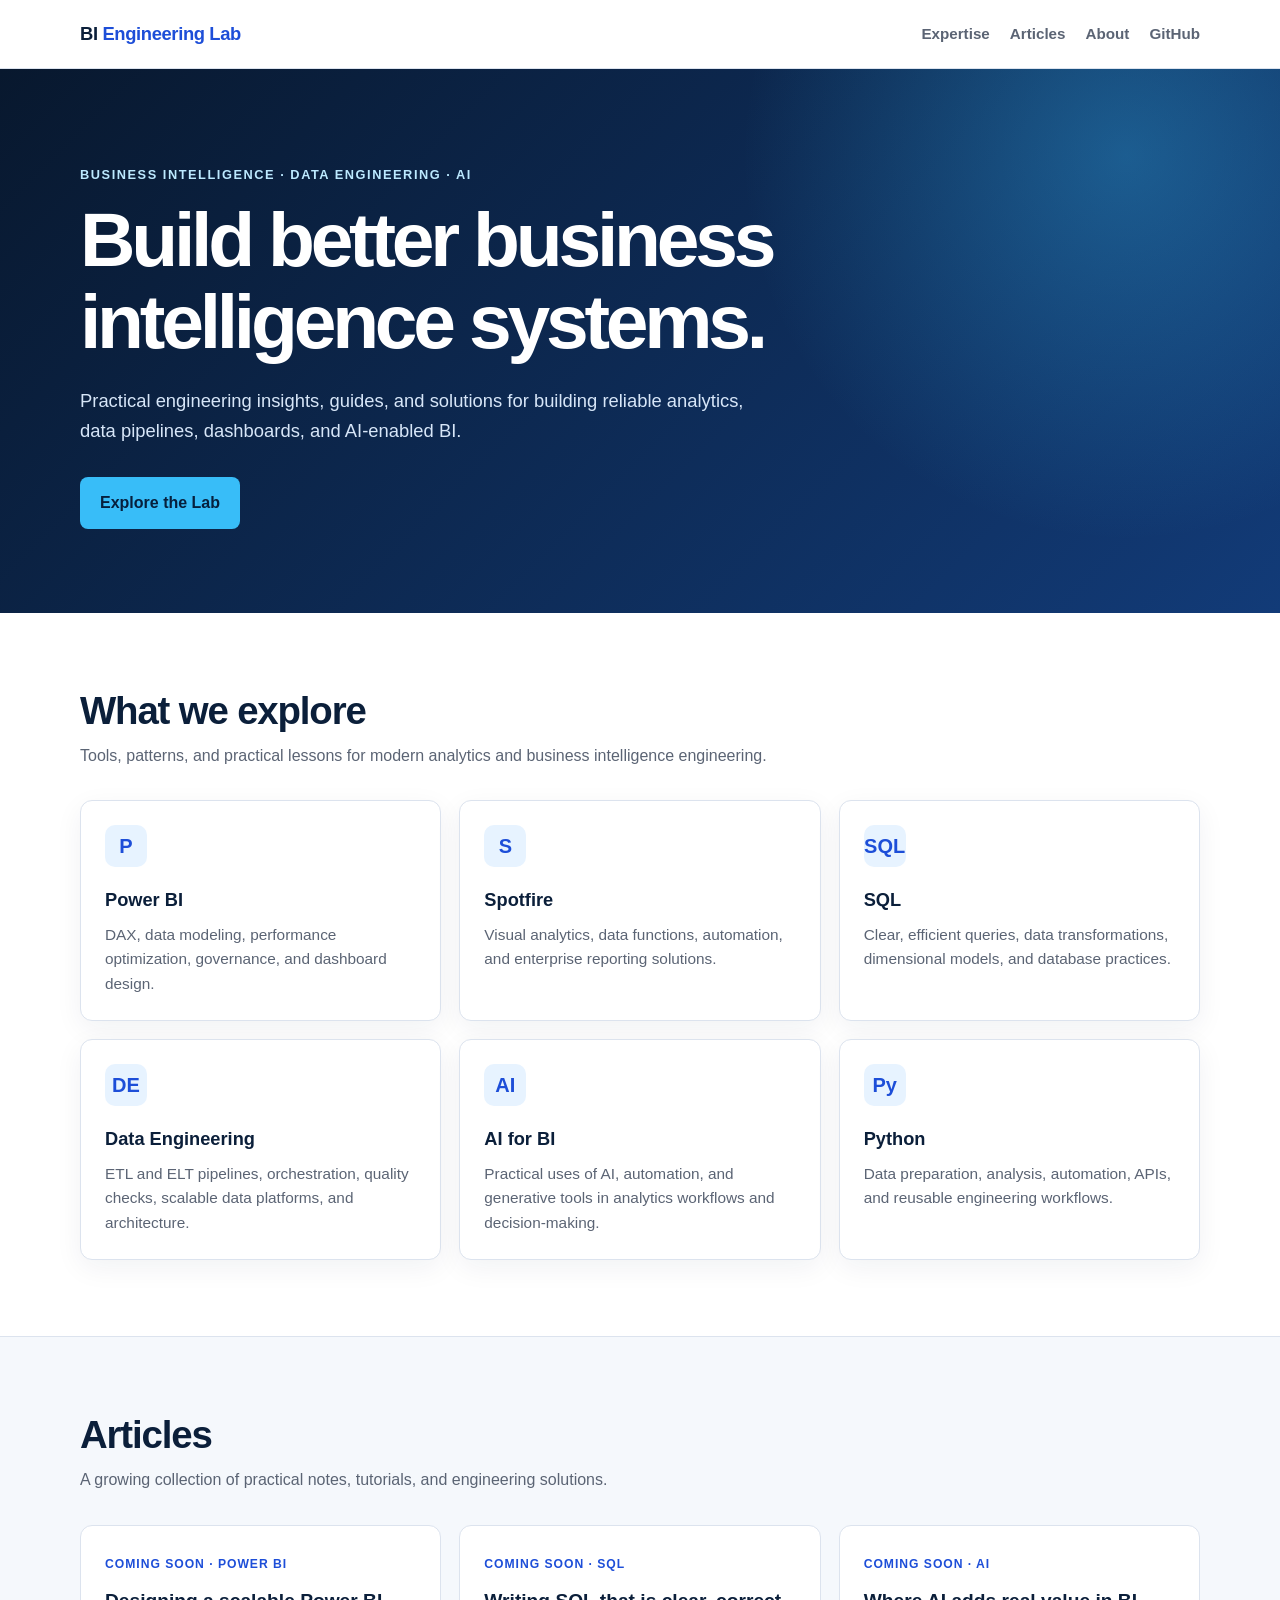
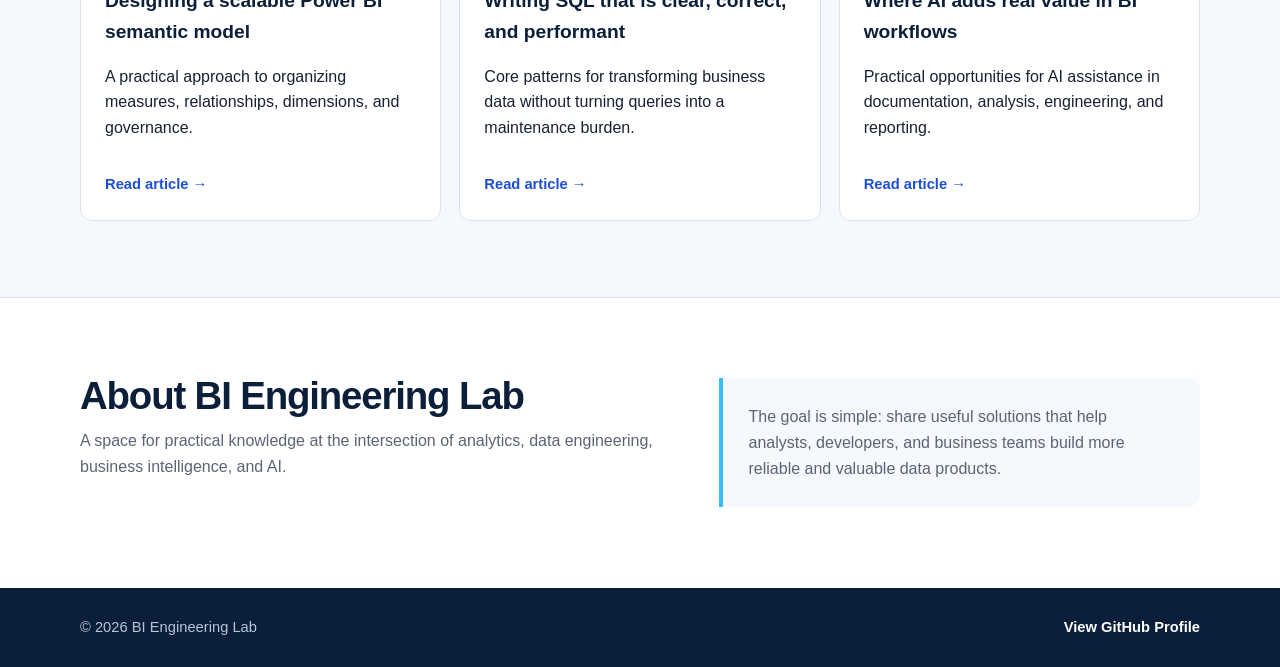
==== index.html @ 584d21db "Create index.html" ====
<!DOCTYPE html>
<html lang="en">
<head>
  <meta charset="UTF-8">
  <meta name="viewport" content="width=device-width, initial-scale=1.0">
  <meta name="description" content="BI Engineering Lab — practical guides, solutions, and insights on Power BI, Spotfire, SQL, Python, ETL, and AI.">
  <title>BI Engineering Lab</title>

  <style>
    :root {
      --navy: #0b1f3a;
      --blue: #1d4ed8;
      --sky: #38bdf8;
      --ink: #182033;
      --muted: #5b6474;
      --line: #dce3ee;
      --soft: #f5f8fc;
      --white: #ffffff;
    }

    * {
      box-sizing: border-box;
    }

    html {
      scroll-behavior: smooth;
    }

    body {
      margin: 0;
      font-family: Arial, Helvetica, sans-serif;
      color: var(--ink);
      background: var(--white);
      line-height: 1.6;
    }

    a {
      color: inherit;
      text-decoration: none;
    }

    .container {
      width: min(1120px, calc(100% - 40px));
      margin: 0 auto;
    }

    .nav {
      position: sticky;
      top: 0;
      z-index: 10;
      background: rgba(255, 255, 255, 0.96);
      border-bottom: 1px solid var(--line);
      backdrop-filter: blur(10px);
    }

    .nav-inner {
      min-height: 68px;
      display: flex;
      justify-content: space-between;
      align-items: center;
      gap: 24px;
    }

    .brand {
      color: var(--navy);
      font-size: 1.15rem;
      font-weight: 800;
      letter-spacing: -0.02em;
    }

    .brand span {
      color: var(--blue);
    }

    .nav-links {
      display: flex;
      align-items: center;
      gap: 20px;
      color: var(--muted);
      font-size: 0.95rem;
      font-weight: 600;
    }

    .nav-links a:hover {
      color: var(--blue);
    }

    .hero {
      color: var(--white);
      background:
        radial-gradient(circle at 88% 16%, rgba(56, 189, 248, 0.32), transparent 24rem),
        linear-gradient(135deg, #08182e, #123b78);
      padding: 92px 0 84px;
    }

    .eyebrow {
      display: inline-block;
      margin-bottom: 14px;
      color: #bce9ff;
      font-size: 0.8rem;
      font-weight: 800;
      letter-spacing: 0.12em;
      text-transform: uppercase;
    }

    h1 {
      max-width: 780px;
      margin: 0;
      font-size: clamp(2.4rem, 6vw, 4.8rem);
      line-height: 1.06;
      letter-spacing: -0.055em;
    }

    .hero p {
      max-width: 700px;
      margin: 24px 0 32px;
      color: #d7e6f8;
      font-size: 1.15rem;
    }

    .button {
      display: inline-block;
      padding: 13px 20px;
      border-radius: 8px;
      background: var(--sky);
      color: #06203d;
      font-weight: 800;
      transition: transform 0.2s ease, background 0.2s ease;
    }

    .button:hover {
      background: #7dd3fc;
      transform: translateY(-2px);
    }

    section {
      padding: 76px 0;
    }

    .section-heading {
      max-width: 720px;
      margin-bottom: 32px;
    }

    h2 {
      margin: 0 0 10px;
      color: var(--navy);
      font-size: clamp(1.8rem, 3vw, 2.5rem);
      line-height: 1.15;
      letter-spacing: -0.03em;
    }

    .section-heading p {
      margin: 0;
      color: var(--muted);
    }

    .grid {
      display: grid;
      grid-template-columns: repeat(3, 1fr);
      gap: 18px;
    }

    .card {
      min-height: 190px;
      padding: 24px;
      border: 1px solid var(--line);
      border-radius: 12px;
      background: var(--white);
      box-shadow: 0 8px 28px rgba(15, 35, 68, 0.06);
    }

    .icon {
      display: grid;
      width: 42px;
      height: 42px;
      margin-bottom: 18px;
      place-items: center;
      border-radius: 10px;
      background: #e7f3ff;
      color: var(--blue);
      font-size: 1.25rem;
      font-weight: 800;
    }

    h3 {
      margin: 0 0 8px;
      color: var(--navy);
      font-size: 1.14rem;
    }

    .card p {
      margin: 0;
      color: var(--muted);
      font-size: 0.96rem;
    }

    .articles {
      background: var(--soft);
      border-top: 1px solid var(--line);
      border-bottom: 1px solid var(--line);
    }

    .article-card {
      padding: 24px;
      border: 1px solid var(--line);
      border-radius: 12px;
      background: var(--white);
    }

    .tag {
      display: inline-block;
      margin-bottom: 12px;
      color: var(--blue);
      font-size: 0.76rem;
      font-weight: 800;
      letter-spacing: 0.08em;
      text-transform: uppercase;
    }

    .article-card h3 {
      font-size: 1.2rem;
    }

    .article-card a {
      display: inline-block;
      margin-top: 16px;
      color: var(--blue);
      font-size: 0.92rem;
      font-weight: 800;
    }

    .about {
      display: grid;
      grid-template-columns: 1.1fr 0.9fr;
      gap: 50px;
      align-items: center;
    }

    .about-box {
      padding: 26px;
      border-left: 4px solid var(--sky);
      border-radius: 0 12px 12px 0;
      background: var(--soft);
      color: var(--muted);
    }

    footer {
      padding: 28px 0;
      color: #b8c4d5;
      background: var(--navy);
      font-size: 0.92rem;
    }

    .footer-inner {
      display: flex;
      justify-content: space-between;
      gap: 16px;
      align-items: center;
    }

    footer a {
      color: var(--white);
      font-weight: 700;
    }

    @media (max-width: 800px) {
      .nav-links {
        display: none;
      }

      .grid {
        grid-template-columns: 1fr 1fr;
      }

      .about {
        grid-template-columns: 1fr;
        gap: 28px;
      }
    }

    @media (max-width: 520px) {
      .container {
        width: min(100% - 32px, 1120px);
      }

      .hero {
        padding: 70px 0 64px;
      }

      section {
        padding: 58px 0;
      }

      .grid {
        grid-template-columns: 1fr;
      }

      .footer-inner {
        align-items: flex-start;
        flex-direction: column;
      }
    }
  </style>
</head>

<body>
  <header class="nav">
    <div class="container nav-inner">
      <a class="brand" href="#home">BI <span>Engineering Lab</span></a>

      <nav class="nav-links" aria-label="Main navigation">
        <a href="#expertise">Expertise</a>
        <a href="#articles">Articles</a>
        <a href="#about">About</a>
        <a href="https://github.com/BIEngineeringLab">GitHub</a>
      </nav>
    </div>
  </header>

  <main>
    <section class="hero" id="home">
      <div class="container">
        <div class="eyebrow">Business Intelligence · Data Engineering · AI</div>
        <h1>Build better business intelligence systems.</h1>
        <p>
          Practical engineering insights, guides, and solutions for building
          reliable analytics, data pipelines, dashboards, and AI-enabled BI.
        </p>
        <a class="button" href="#expertise">Explore the Lab</a>
      </div>
    </section>

    <section id="expertise">
      <div class="container">
        <div class="section-heading">
          <h2>What we explore</h2>
          <p>
            Tools, patterns, and practical lessons for modern analytics and
            business intelligence engineering.
          </p>
        </div>

        <div class="grid">
          <article class="card">
            <div class="icon">P</div>
            <h3>Power BI</h3>
            <p>DAX, data modeling, performance optimization, governance, and dashboard design.</p>
          </article>

          <article class="card">
            <div class="icon">S</div>
            <h3>Spotfire</h3>
            <p>Visual analytics, data functions, automation, and enterprise reporting solutions.</p>
          </article>

          <article class="card">
            <div class="icon">SQL</div>
            <h3>SQL</h3>
            <p>Clear, efficient queries, data transformations, dimensional models, and database practices.</p>
          </article>

          <article class="card">
            <div class="icon">DE</div>
            <h3>Data Engineering</h3>
            <p>ETL and ELT pipelines, orchestration, quality checks, scalable data platforms, and architecture.</p>
          </article>

          <article class="card">
            <div class="icon">AI</div>
            <h3>AI for BI</h3>
            <p>Practical uses of AI, automation, and generative tools in analytics workflows and decision-making.</p>
          </article>

          <article class="card">
            <div class="icon">Py</div>
            <h3>Python</h3>
            <p>Data preparation, analysis, automation, APIs, and reusable engineering workflows.</p>
          </article>
        </div>
      </div>
    </section>

    <section class="articles" id="articles">
      <div class="container">
        <div class="section-heading">
          <h2>Articles</h2>
          <p>
            A growing collection of practical notes, tutorials, and engineering solutions.
          </p>
        </div>

        <div class="grid">
          <article class="article-card">
            <div class="tag">Coming soon · Power BI</div>
            <h3>Designing a scalable Power BI semantic model</h3>
            <p>A practical approach to organizing measures, relationships, dimensions, and governance.</p>
            <a href="#articles">Read article →</a>
          </article>

          <article class="article-card">
            <div class="tag">Coming soon · SQL</div>
            <h3>Writing SQL that is clear, correct, and performant</h3>
            <p>Core patterns for transforming business data without turning queries into a maintenance burden.</p>
            <a href="#articles">Read article →</a>
          </article>

          <article class="article-card">
            <div class="tag">Coming soon · AI</div>
            <h3>Where AI adds real value in BI workflows</h3>
            <p>Practical opportunities for AI assistance in documentation, analysis, engineering, and reporting.</p>
            <a href="#articles">Read article →</a>
          </article>
        </div>
      </div>
    </section>

    <section id="about">
      <div class="container about">
        <div>
          <div class="section-heading">
            <h2>About BI Engineering Lab</h2>
            <p>
              A space for practical knowledge at the intersection of analytics,
              data engineering, business intelligence, and AI.
            </p>
          </div>
        </div>

        <div class="about-box">
          The goal is simple: share useful solutions that help analysts,
          developers, and business teams build more reliable and valuable data products.
        </div>
      </div>
    </section>
  </main>

  <footer>
    <div class="container footer-inner">
      <div>© 2026 BI Engineering Lab</div>
      <a href="https://github.com/BIEngineeringLab">View GitHub Profile</a>
    </div>
  </footer>
</body>
</html>
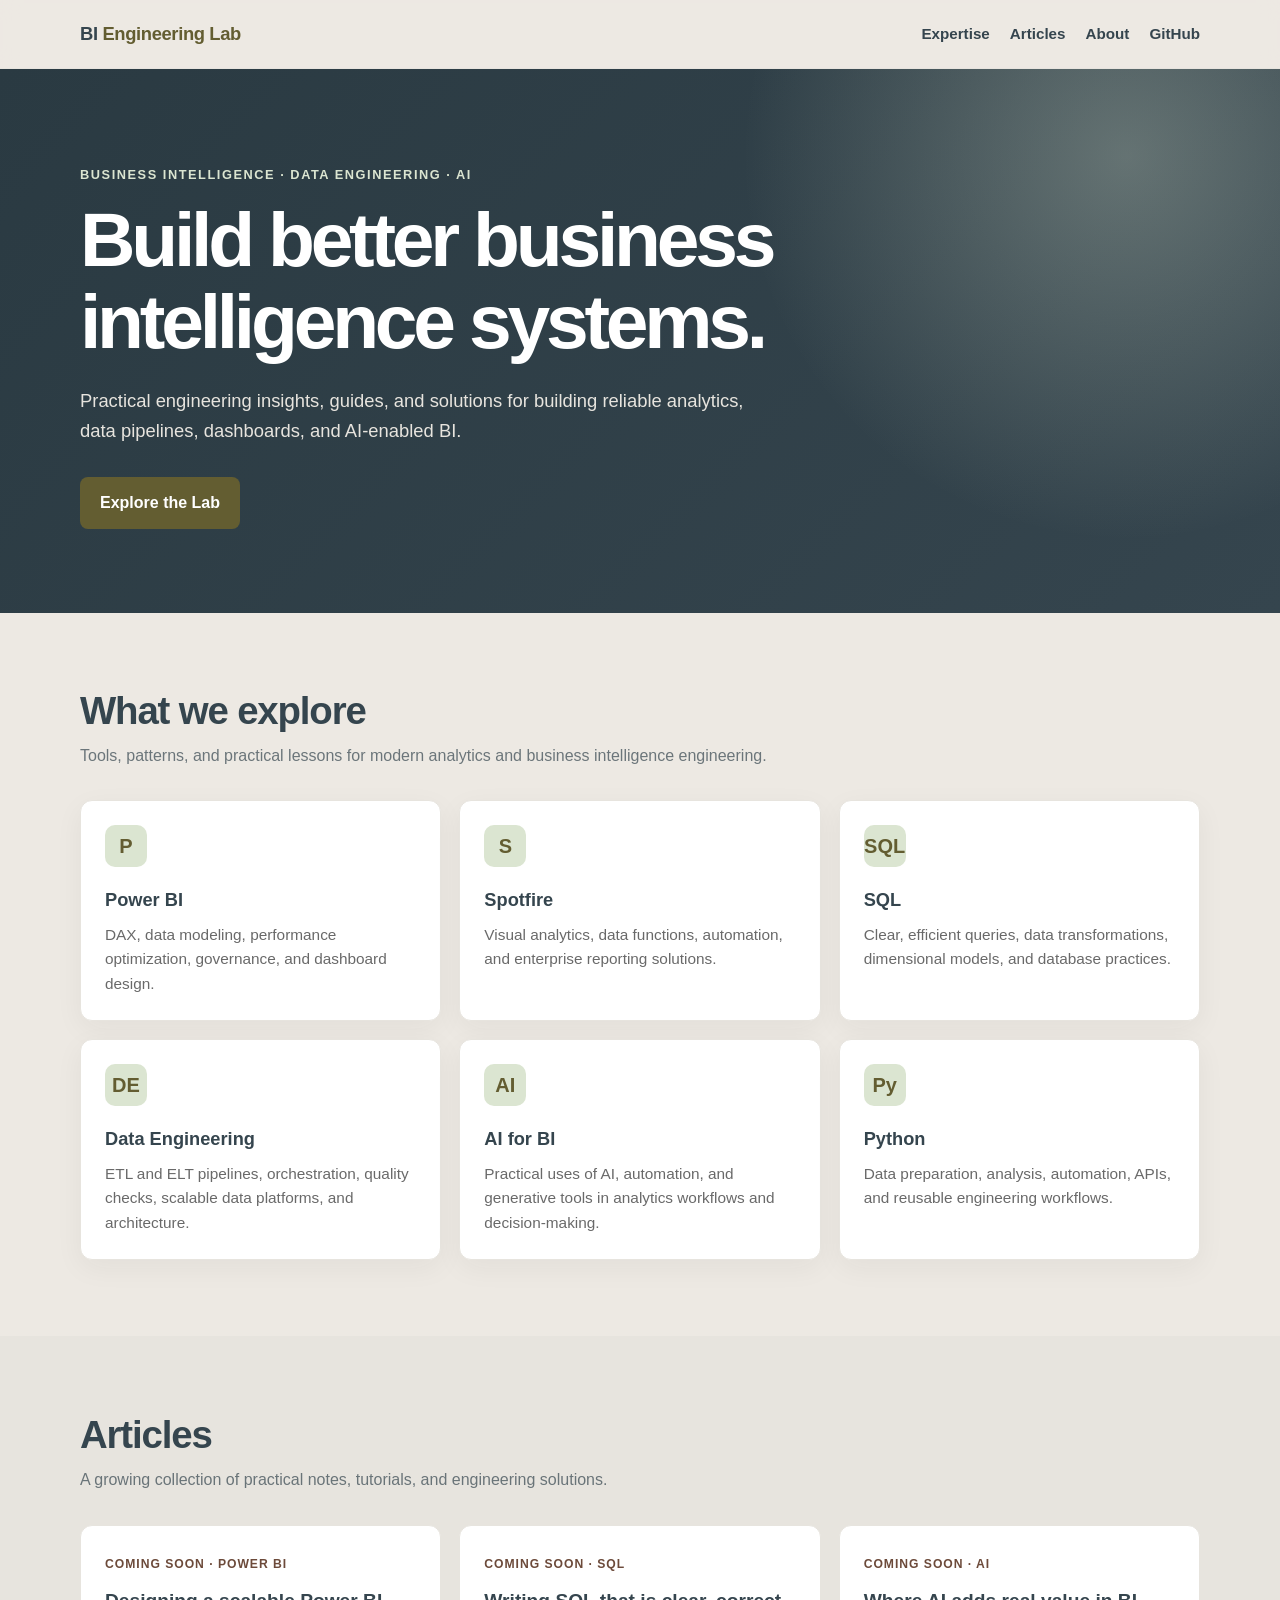
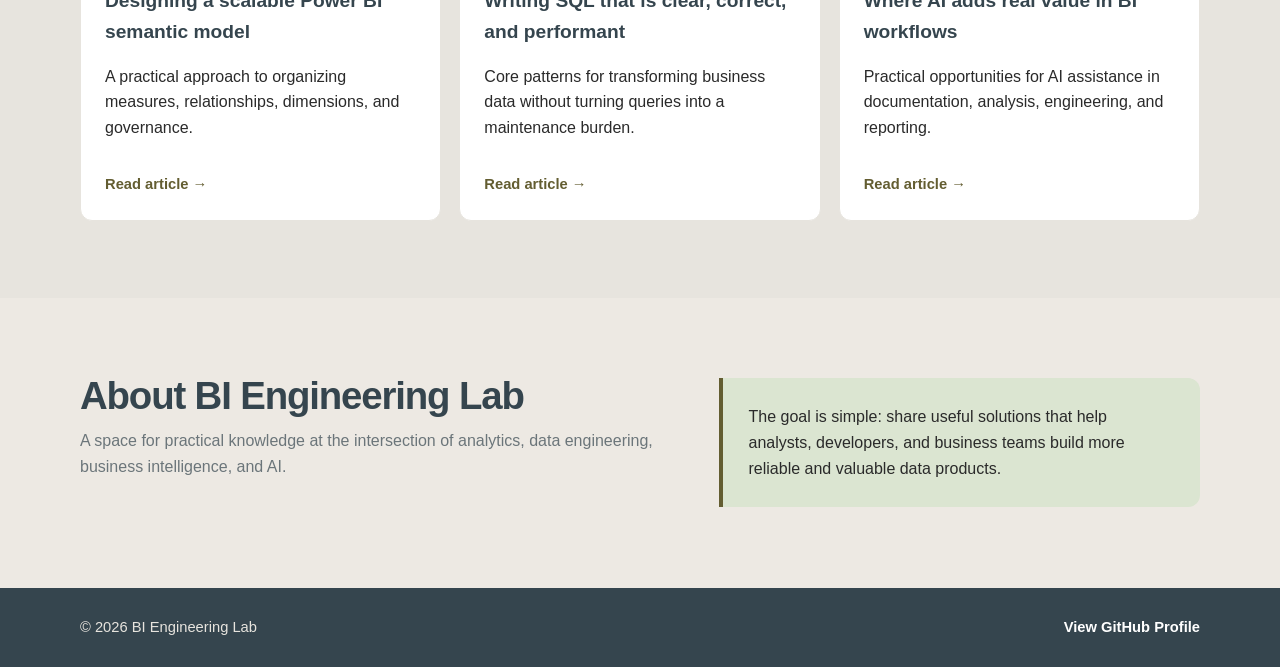
==== commit cacb25f5: "Update index.html Colors change for Website" ====
--- a/index.html
+++ b/index.html
@@ -8,13 +8,13 @@
 
   <style>
     :root {
-      --navy: #0b1f3a;
-      --blue: #1d4ed8;
-      --sky: #38bdf8;
-      --ink: #182033;
-      --muted: #5b6474;
-      --line: #dce3ee;
-      --soft: #f5f8fc;
+      --snowbound: #EDE9E3;
+      --drift-of-mist: #E7E4DE;
+      --gale-force: #35454E;
+      --tricorn-black: #2A2A2A;
+      --honeydew: #DBE5D1;
+      --palm-leaf: #635D31;
+      --antiquarian-brown: #6C4A3A;
       --white: #ffffff;
     }
 
@@ -29,8 +29,8 @@
     body {
       margin: 0;
       font-family: Arial, Helvetica, sans-serif;
-      color: var(--ink);
-      background: var(--white);
+      color: var(--tricorn-black);
+      background: var(--snowbound);
       line-height: 1.6;
     }
 
@@ -48,8 +48,8 @@
       position: sticky;
       top: 0;
       z-index: 10;
-      background: rgba(255, 255, 255, 0.96);
-      border-bottom: 1px solid var(--line);
+      background: rgba(237, 233, 227, 0.96);
+      border-bottom: 1px solid var(--drift-of-mist);
       backdrop-filter: blur(10px);
     }
 
@@ -62,41 +62,41 @@
     }
 
     .brand {
-      color: var(--navy);
+      color: var(--gale-force);
       font-size: 1.15rem;
       font-weight: 800;
       letter-spacing: -0.02em;
     }
 
     .brand span {
-      color: var(--blue);
+      color: var(--palm-leaf);
     }
 
     .nav-links {
       display: flex;
       align-items: center;
       gap: 20px;
-      color: var(--muted);
+      color: var(--gale-force);
       font-size: 0.95rem;
       font-weight: 600;
     }
 
     .nav-links a:hover {
-      color: var(--blue);
+      color: var(--palm-leaf);
     }
 
     .hero {
       color: var(--white);
       background:
-        radial-gradient(circle at 88% 16%, rgba(56, 189, 248, 0.32), transparent 24rem),
-        linear-gradient(135deg, #08182e, #123b78);
+        radial-gradient(circle at 88% 16%, rgba(219, 229, 209, 0.3), transparent 24rem),
+        linear-gradient(135deg, #2a3a42, var(--gale-force));
       padding: 92px 0 84px;
     }
 
     .eyebrow {
       display: inline-block;
       margin-bottom: 14px;
-      color: #bce9ff;
+      color: var(--honeydew);
       font-size: 0.8rem;
       font-weight: 800;
       letter-spacing: 0.12em;
@@ -114,7 +114,7 @@
     .hero p {
       max-width: 700px;
       margin: 24px 0 32px;
-      color: #d7e6f8;
+      color: var(--drift-of-mist);
       font-size: 1.15rem;
     }
 
@@ -122,14 +122,14 @@
       display: inline-block;
       padding: 13px 20px;
       border-radius: 8px;
-      background: var(--sky);
-      color: #06203d;
+      background: var(--palm-leaf);
+      color: var(--white);
       font-weight: 800;
       transition: transform 0.2s ease, background 0.2s ease;
     }
 
     .button:hover {
-      background: #7dd3fc;
+      background: var(--antiquarian-brown);
       transform: translateY(-2px);
     }
 
@@ -144,7 +144,7 @@
 
     h2 {
       margin: 0 0 10px;
-      color: var(--navy);
+      color: var(--gale-force);
       font-size: clamp(1.8rem, 3vw, 2.5rem);
       line-height: 1.15;
       letter-spacing: -0.03em;
@@ -152,7 +152,8 @@
 
     .section-heading p {
       margin: 0;
-      color: var(--muted);
+      color: var(--gale-force);
+      opacity: 0.7;
     }
 
     .grid {
@@ -164,10 +165,10 @@
     .card {
       min-height: 190px;
       padding: 24px;
-      border: 1px solid var(--line);
+      border: 1px solid var(--drift-of-mist);
       border-radius: 12px;
       background: var(--white);
-      box-shadow: 0 8px 28px rgba(15, 35, 68, 0.06);
+      box-shadow: 0 8px 28px rgba(42, 42, 42, 0.05);
     }
 
     .icon {
@@ -177,33 +178,34 @@
       margin-bottom: 18px;
       place-items: center;
       border-radius: 10px;
-      background: #e7f3ff;
-      color: var(--blue);
+      background: var(--honeydew);
+      color: var(--palm-leaf);
       font-size: 1.25rem;
       font-weight: 800;
     }
 
     h3 {
       margin: 0 0 8px;
-      color: var(--navy);
+      color: var(--gale-force);
       font-size: 1.14rem;
     }
 
     .card p {
       margin: 0;
-      color: var(--muted);
+      color: var(--tricorn-black);
+      opacity: 0.7;
       font-size: 0.96rem;
     }
 
     .articles {
-      background: var(--soft);
-      border-top: 1px solid var(--line);
-      border-bottom: 1px solid var(--line);
+      background: var(--drift-of-mist);
+      border-top: 1px solid var(--drift-of-mist);
+      border-bottom: 1px solid var(--drift-of-mist);
     }
 
     .article-card {
       padding: 24px;
-      border: 1px solid var(--line);
+      border: 1px solid var(--drift-of-mist);
       border-radius: 12px;
       background: var(--white);
     }
@@ -211,7 +213,7 @@
     .tag {
       display: inline-block;
       margin-bottom: 12px;
-      color: var(--blue);
+      color: var(--antiquarian-brown);
       font-size: 0.76rem;
       font-weight: 800;
       letter-spacing: 0.08em;
@@ -225,9 +227,13 @@
     .article-card a {
       display: inline-block;
       margin-top: 16px;
-      color: var(--blue);
+      color: var(--palm-leaf);
       font-size: 0.92rem;
       font-weight: 800;
+    }
+
+    .article-card a:hover {
+      color: var(--antiquarian-brown);
     }
 
     .about {
@@ -239,16 +245,16 @@
 
     .about-box {
       padding: 26px;
-      border-left: 4px solid var(--sky);
+      border-left: 4px solid var(--palm-leaf);
       border-radius: 0 12px 12px 0;
-      background: var(--soft);
-      color: var(--muted);
+      background: var(--honeydew);
+      color: var(--tricorn-black);
     }
 
     footer {
       padding: 28px 0;
-      color: #b8c4d5;
-      background: var(--navy);
+      color: var(--drift-of-mist);
+      background: var(--gale-force);
       font-size: 0.92rem;
     }
 
@@ -262,6 +268,10 @@
     footer a {
       color: var(--white);
       font-weight: 700;
+    }
+
+    footer a:hover {
+      color: var(--honeydew);
     }
 
     @media (max-width: 800px) {
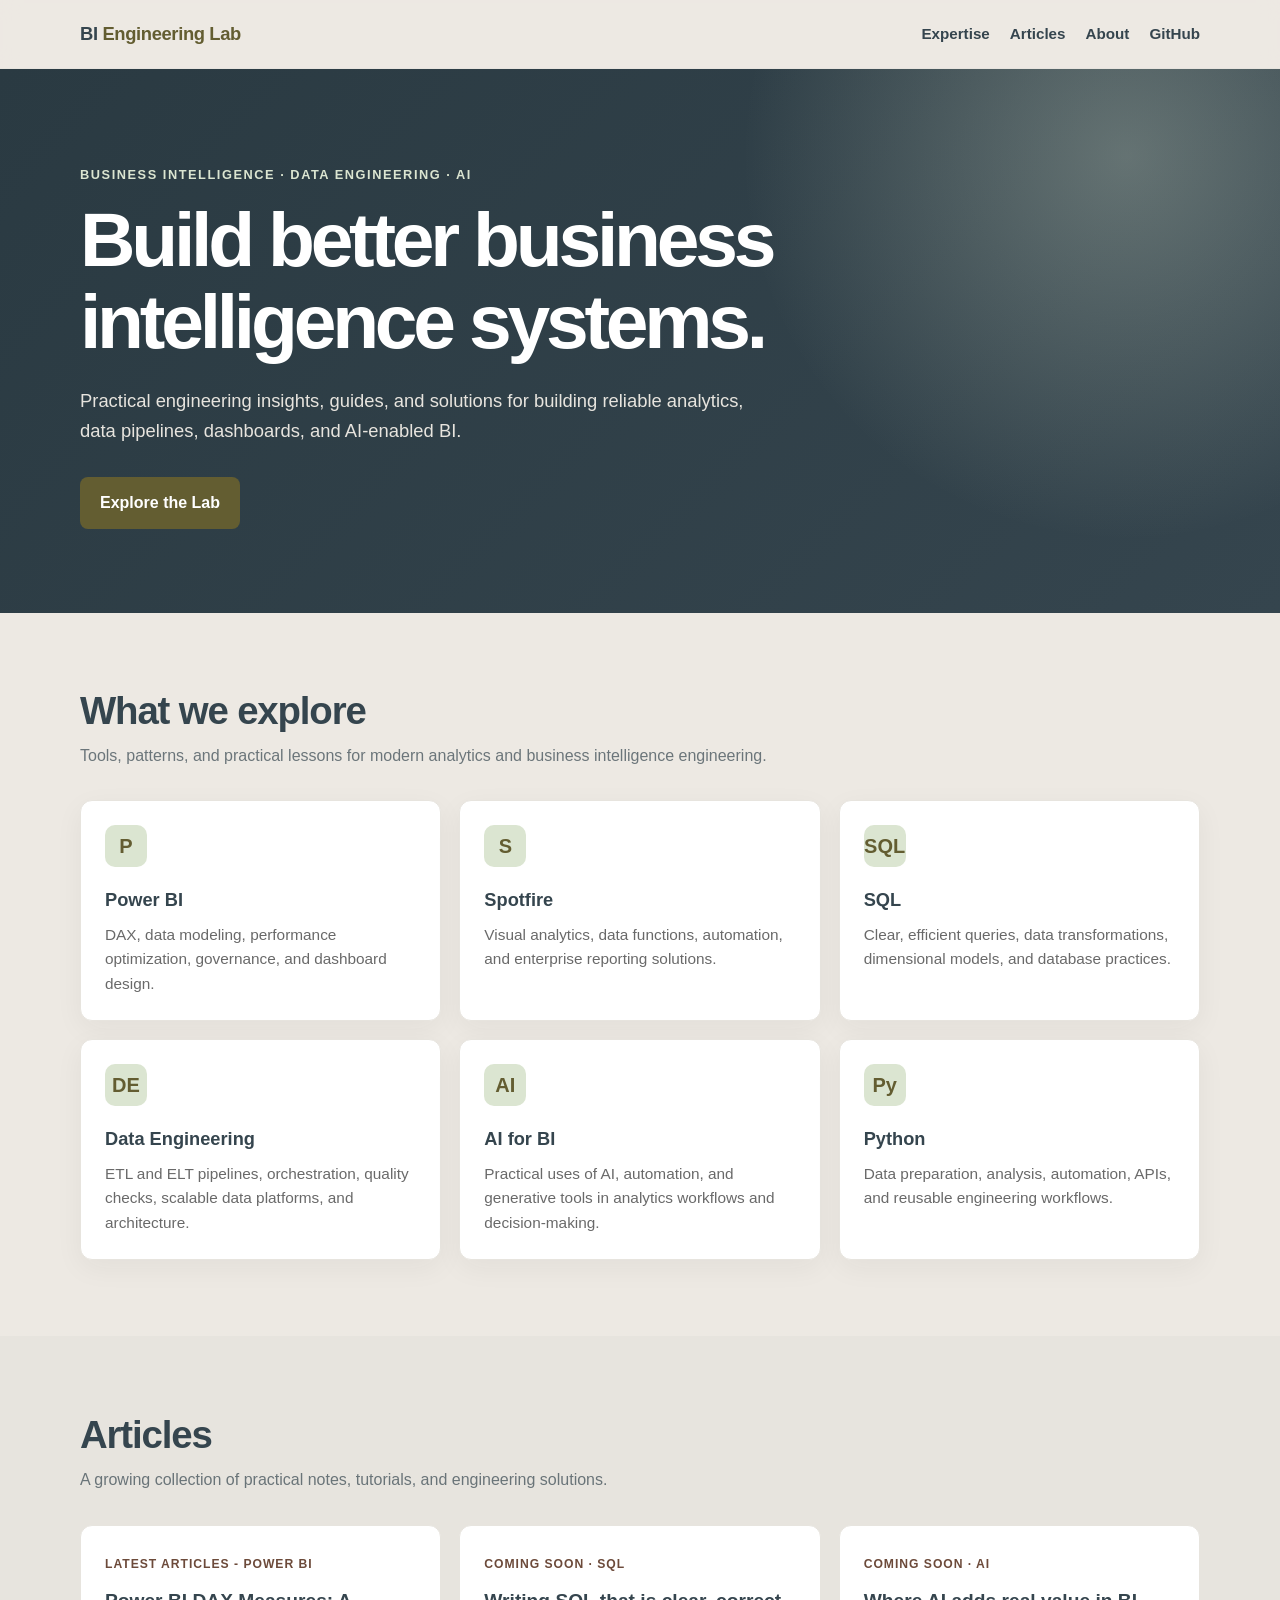
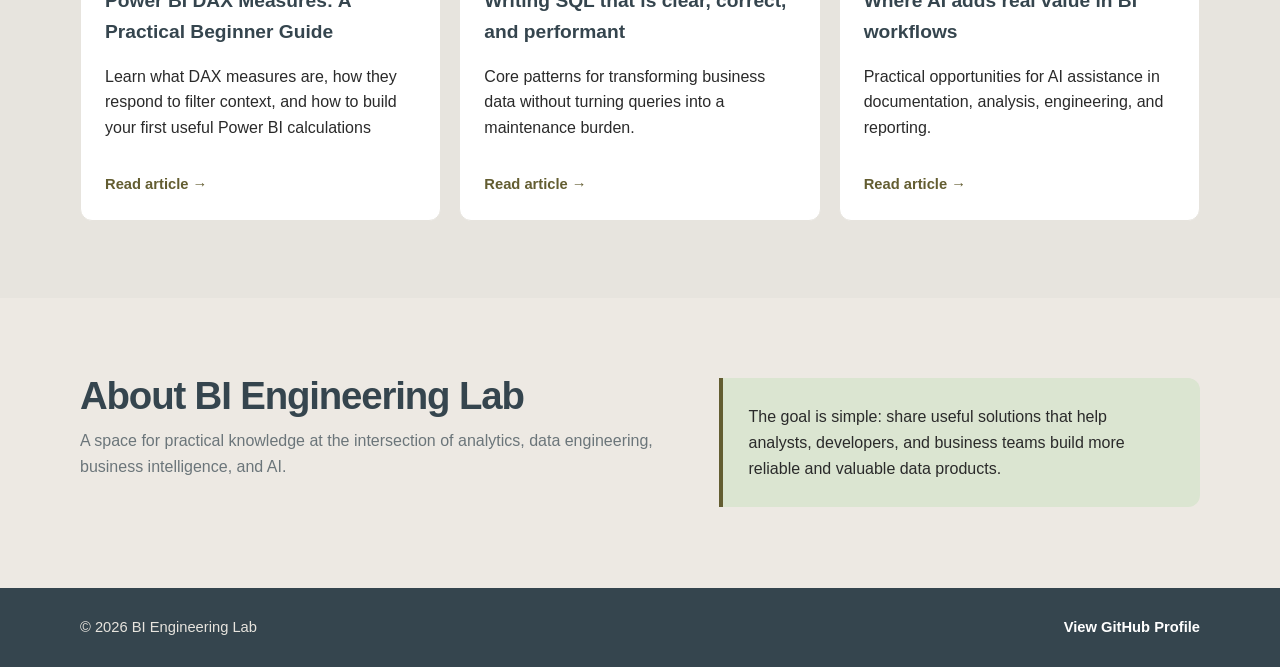
==== commit fce513f6: "Update index.html" ====
--- a/index.html
+++ b/index.html
@@ -402,10 +402,10 @@
 
         <div class="grid">
           <article class="article-card">
-            <div class="tag">Coming soon · Power BI</div>
-            <h3>Designing a scalable Power BI semantic model</h3>
-            <p>A practical approach to organizing measures, relationships, dimensions, and governance.</p>
-            <a href="#articles">Read article →</a>
+            <div class="tag">Latest Articles - Power BI</div>
+            <h3>Power BI DAX Measures: A Practical Beginner Guide</h3>
+            <p>Learn what DAX measures are, how they respond to filter context, and how to build your first useful Power BI calculations</p>
+            <a href="articles/power-bi-dax-beginners-guide.html">Read article →</a>
           </article>
 
           <article class="article-card">
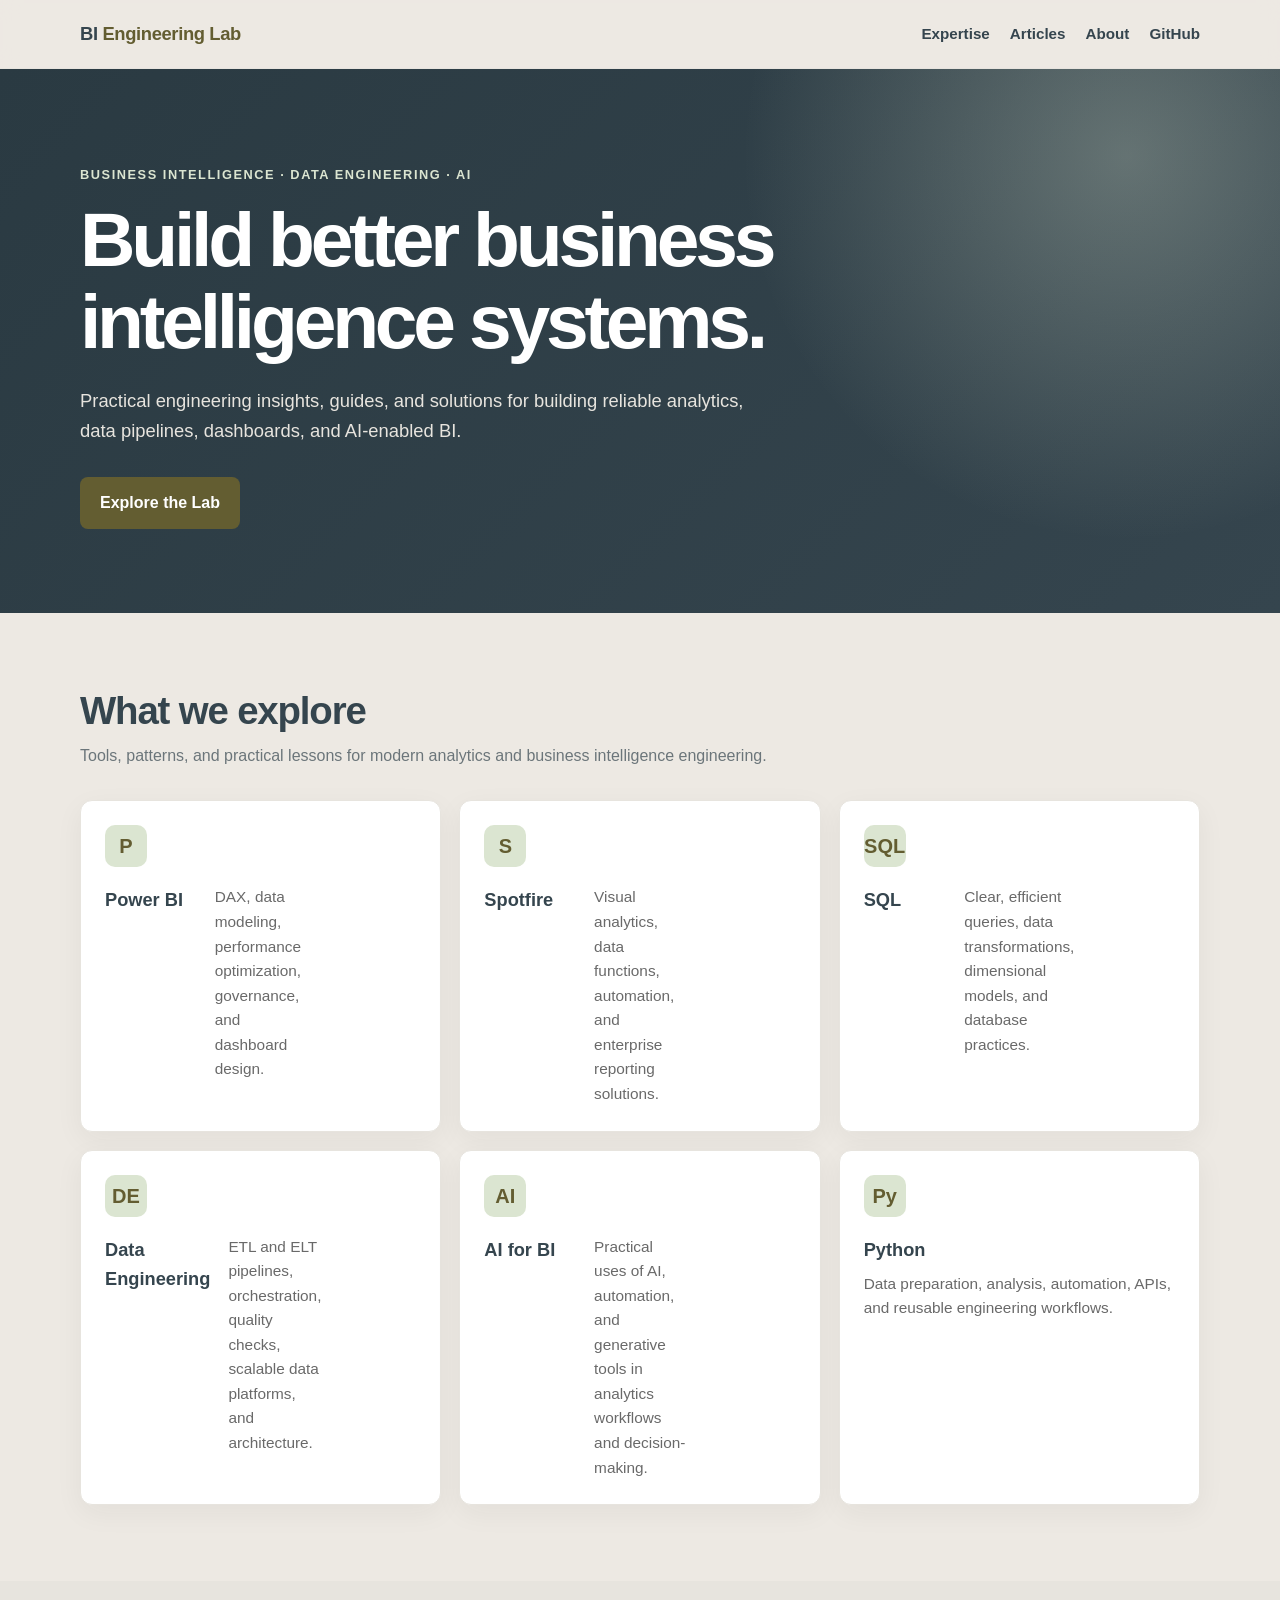
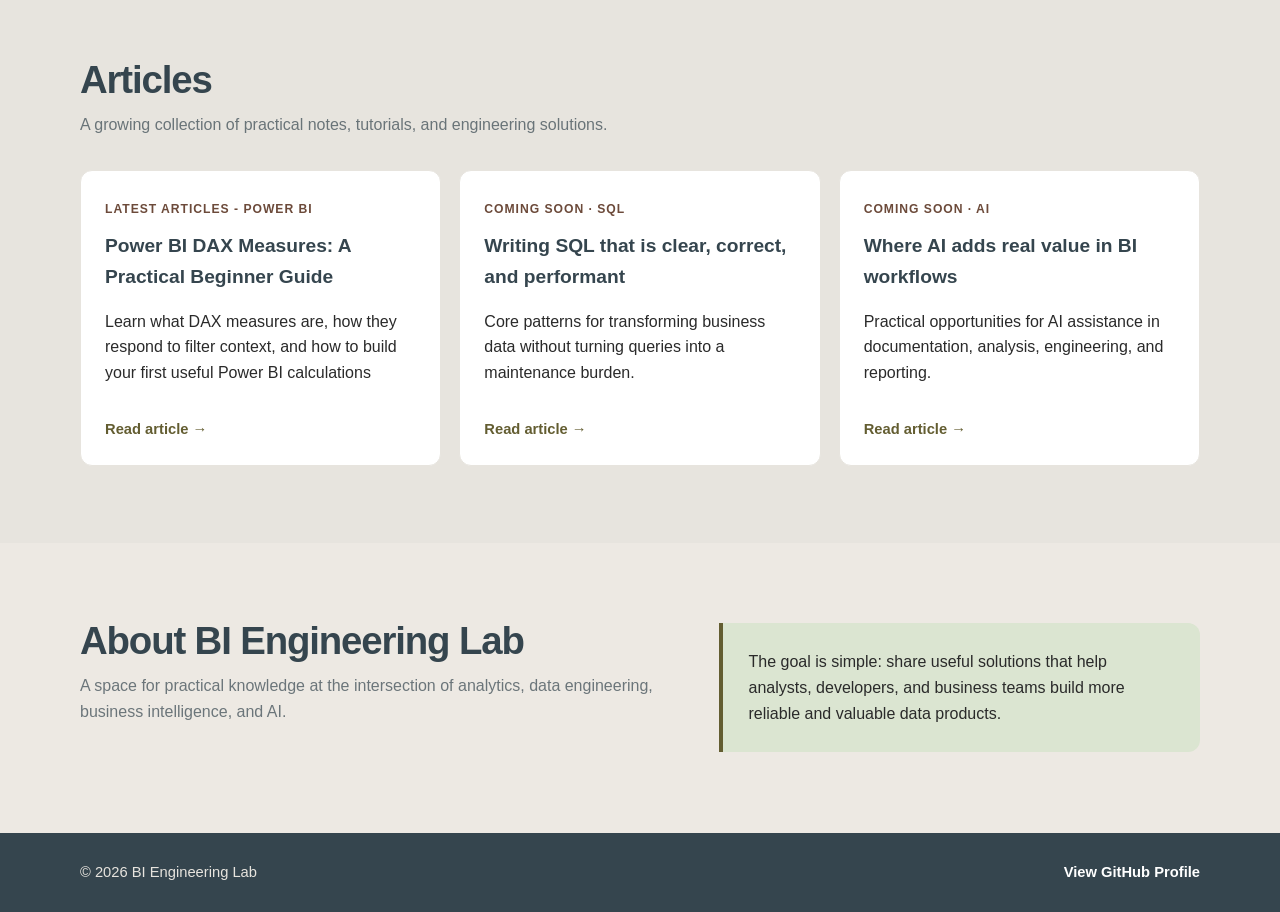
==== commit 7311f663: "Update index.html" ====
--- a/index.html
+++ b/index.html
@@ -4,6 +4,7 @@
   <meta charset="UTF-8">
   <meta name="viewport" content="width=device-width, initial-scale=1.0">
   <meta name="description" content="BI Engineering Lab — practical guides, solutions, and insights on Power BI, Spotfire, SQL, Python, ETL, and AI.">
+  <link rel="canonical" href="https://biengineeringlab.github.io/">
   <title>BI Engineering Lab</title>
 
   <style>
@@ -354,32 +355,37 @@
         <div class="grid">
           <article class="card">
             <div class="icon">P</div>
+            <a href="categories/power-bi.html" class="grid">
             <h3>Power BI</h3>
-            <p>DAX, data modeling, performance optimization, governance, and dashboard design.</p>
+            <p>DAX, data modeling, performance optimization, governance, and dashboard design.</p></a>
           </article>
 
           <article class="card">
             <div class="icon">S</div>
+            <a href="categories/spotfire.html" class="grid">
             <h3>Spotfire</h3>
-            <p>Visual analytics, data functions, automation, and enterprise reporting solutions.</p>
+            <p>Visual analytics, data functions, automation, and enterprise reporting solutions.</p></a>
           </article>
 
           <article class="card">
             <div class="icon">SQL</div>
+            <a href="categories/sql.html" class="grid">
             <h3>SQL</h3>
-            <p>Clear, efficient queries, data transformations, dimensional models, and database practices.</p>
+            <p>Clear, efficient queries, data transformations, dimensional models, and database practices.</p></a>
           </article>
 
           <article class="card">
             <div class="icon">DE</div>
+            <a href="categories/data-engineering.html" class="grid">
             <h3>Data Engineering</h3>
-            <p>ETL and ELT pipelines, orchestration, quality checks, scalable data platforms, and architecture.</p>
+            <p>ETL and ELT pipelines, orchestration, quality checks, scalable data platforms, and architecture.</p></a>
           </article>
 
           <article class="card">
             <div class="icon">AI</div>
+            <a href="categories/ai.html" class="grid">
             <h3>AI for BI</h3>
-            <p>Practical uses of AI, automation, and generative tools in analytics workflows and decision-making.</p>
+            <p>Practical uses of AI, automation, and generative tools in analytics workflows and decision-making.</p></a>
           </article>
 
           <article class="card">
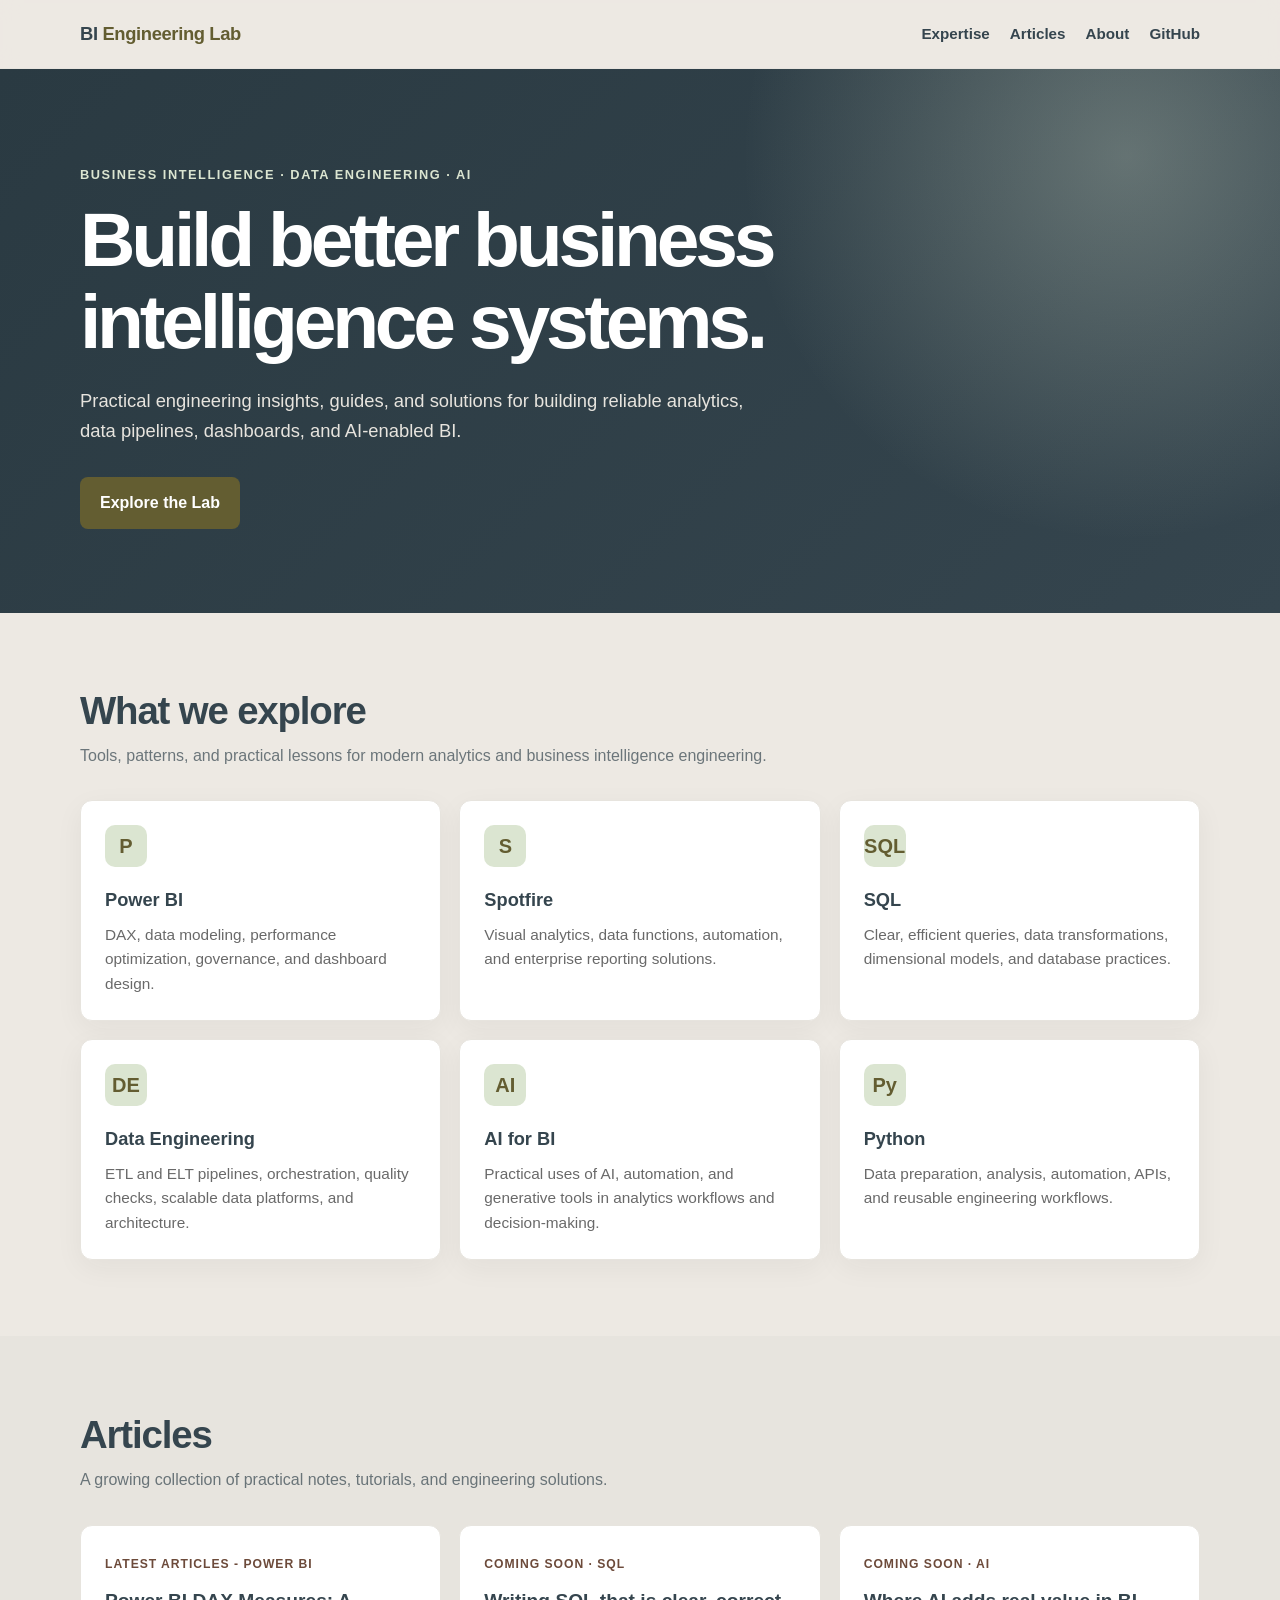
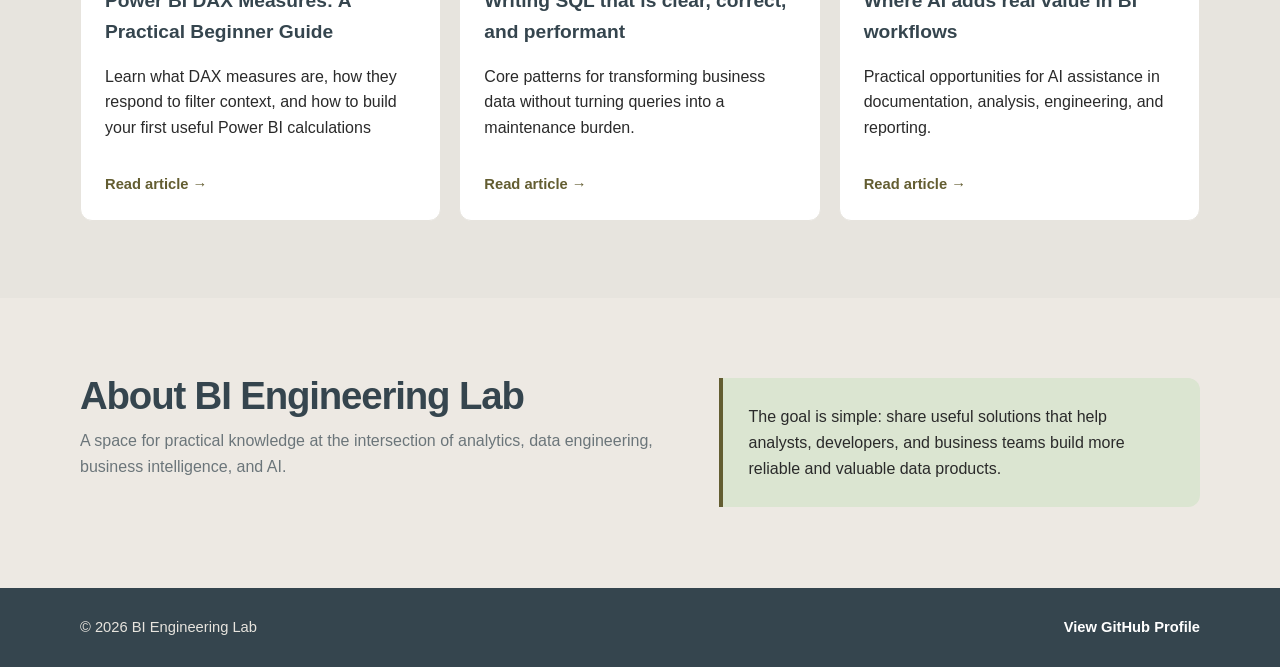
==== commit 70c73bab: "Update index.html" ====
--- a/index.html
+++ b/index.html
@@ -342,7 +342,7 @@
       </div>
     </section>
 
-    <section id="expertise">
+    <!-- <section id="expertise">
       <div class="container">
         <div class="section-heading">
           <h2>What we explore</h2>
@@ -395,7 +395,79 @@
           </article>
         </div>
       </div>
-    </section>
+    </section> -->
+
+    <section id="expertise">
+  <div class="container">
+
+    <div class="section-heading">
+      <h2>What we explore</h2>
+      <p>
+        Tools, patterns, and practical lessons for modern analytics
+        and business intelligence engineering.
+      </p>
+    </div>
+
+    <div class="grid">
+
+      <a href="categories/power-bi.html" class="card">
+        <div class="icon">P</div>
+        <h3>Power BI</h3>
+        <p>
+          DAX, data modeling, performance optimization,
+          governance, and dashboard design.
+        </p>
+      </a>
+
+      <a href="categories/spotfire.html" class="card">
+        <div class="icon">S</div>
+        <h3>Spotfire</h3>
+        <p>
+          Visual analytics, data functions,
+          automation, and enterprise reporting solutions.
+        </p>
+      </a>
+
+      <a href="categories/sql.html" class="card">
+        <div class="icon">SQL</div>
+        <h3>SQL</h3>
+        <p>
+          Clear, efficient queries, data transformations,
+          dimensional models, and database practices.
+        </p>
+      </a>
+
+      <a href="categories/data-engineering.html" class="card">
+        <div class="icon">DE</div>
+        <h3>Data Engineering</h3>
+        <p>
+          ETL and ELT pipelines, orchestration, quality checks,
+          scalable data platforms, and architecture.
+        </p>
+      </a>
+
+      <a href="categories/ai.html" class="card">
+        <div class="icon">AI</div>
+        <h3>AI for BI</h3>
+        <p>
+          Practical uses of AI, automation, and generative tools
+          in analytics workflows and decision-making.
+        </p>
+      </a>
+
+      <a href="categories/python.html" class="card">
+        <div class="icon">Py</div>
+        <h3>Python</h3>
+        <p>
+          Data preparation, analysis, automation, APIs,
+          and reusable engineering workflows.
+        </p>
+      </a>
+
+    </div>
+
+  </div>
+</section>
 
     <section class="articles" id="articles">
       <div class="container">
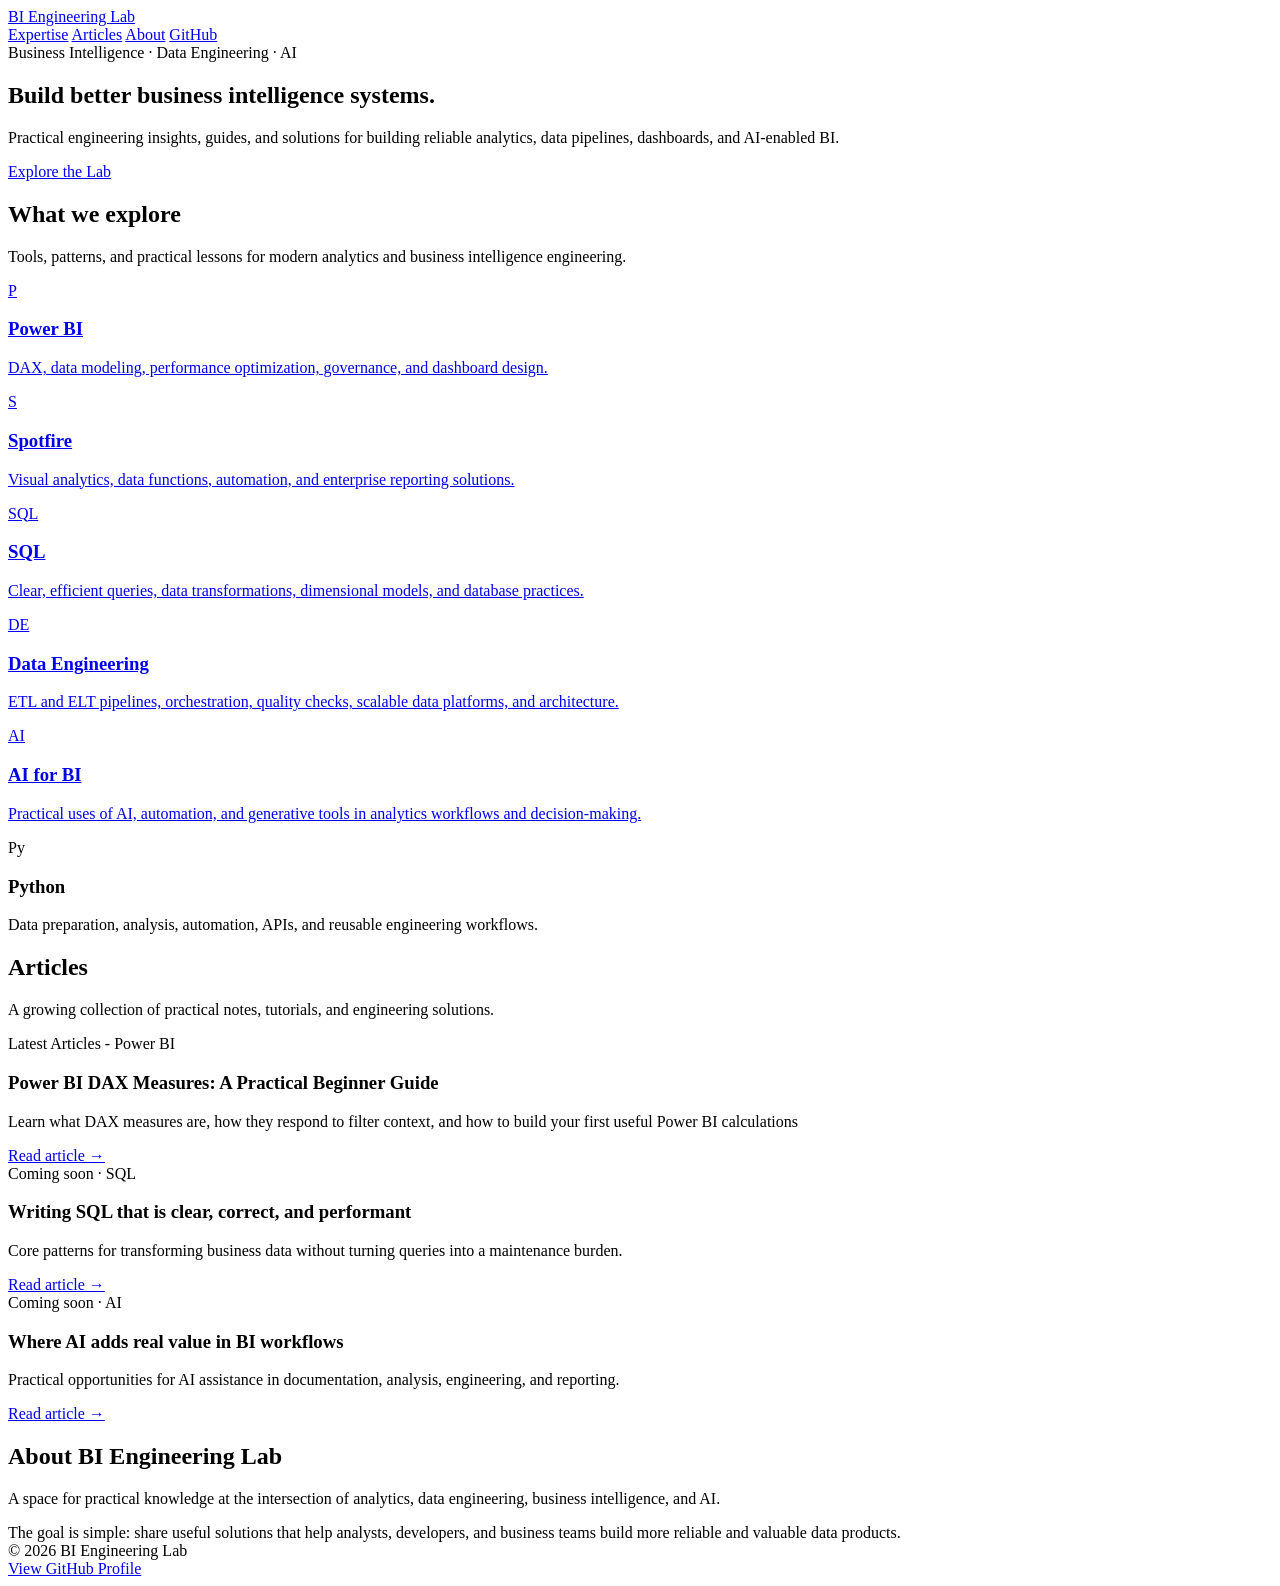
==== commit c2877aad: "Update index.html" ====
--- a/index.html
+++ b/index.html
@@ -5,9 +5,10 @@
   <meta name="viewport" content="width=device-width, initial-scale=1.0">
   <meta name="description" content="BI Engineering Lab — practical guides, solutions, and insights on Power BI, Spotfire, SQL, Python, ETL, and AI.">
   <link rel="canonical" href="https://biengineeringlab.github.io/">
+  <link rel="stylesheet" href="style.css">
   <title>BI Engineering Lab</title>
 
-  <style>
+  <!-- <style>
     :root {
       --snowbound: #EDE9E3;
       --drift-of-mist: #E7E4DE;
@@ -312,7 +313,7 @@
         flex-direction: column;
       }
     }
-  </style>
+  </style> -->
 </head>
 
 <body>
@@ -397,7 +398,7 @@
       </div>
     </section> -->
 
-    <section id="expertise">
+<section id="expertise">
   <div class="container">
 
     <div class="section-heading">
@@ -423,8 +424,8 @@
         <div class="icon">S</div>
         <h3>Spotfire</h3>
         <p>
-          Visual analytics, data functions,
-          automation, and enterprise reporting solutions.
+          Visual analytics, data functions, automation,
+          and enterprise reporting solutions.
         </p>
       </a>
 
@@ -455,14 +456,14 @@
         </p>
       </a>
 
-      <a href="categories/python.html" class="card">
+      <div class="card">
         <div class="icon">Py</div>
         <h3>Python</h3>
         <p>
           Data preparation, analysis, automation, APIs,
           and reusable engineering workflows.
         </p>
-      </a>
+      </div>
 
     </div>
 
